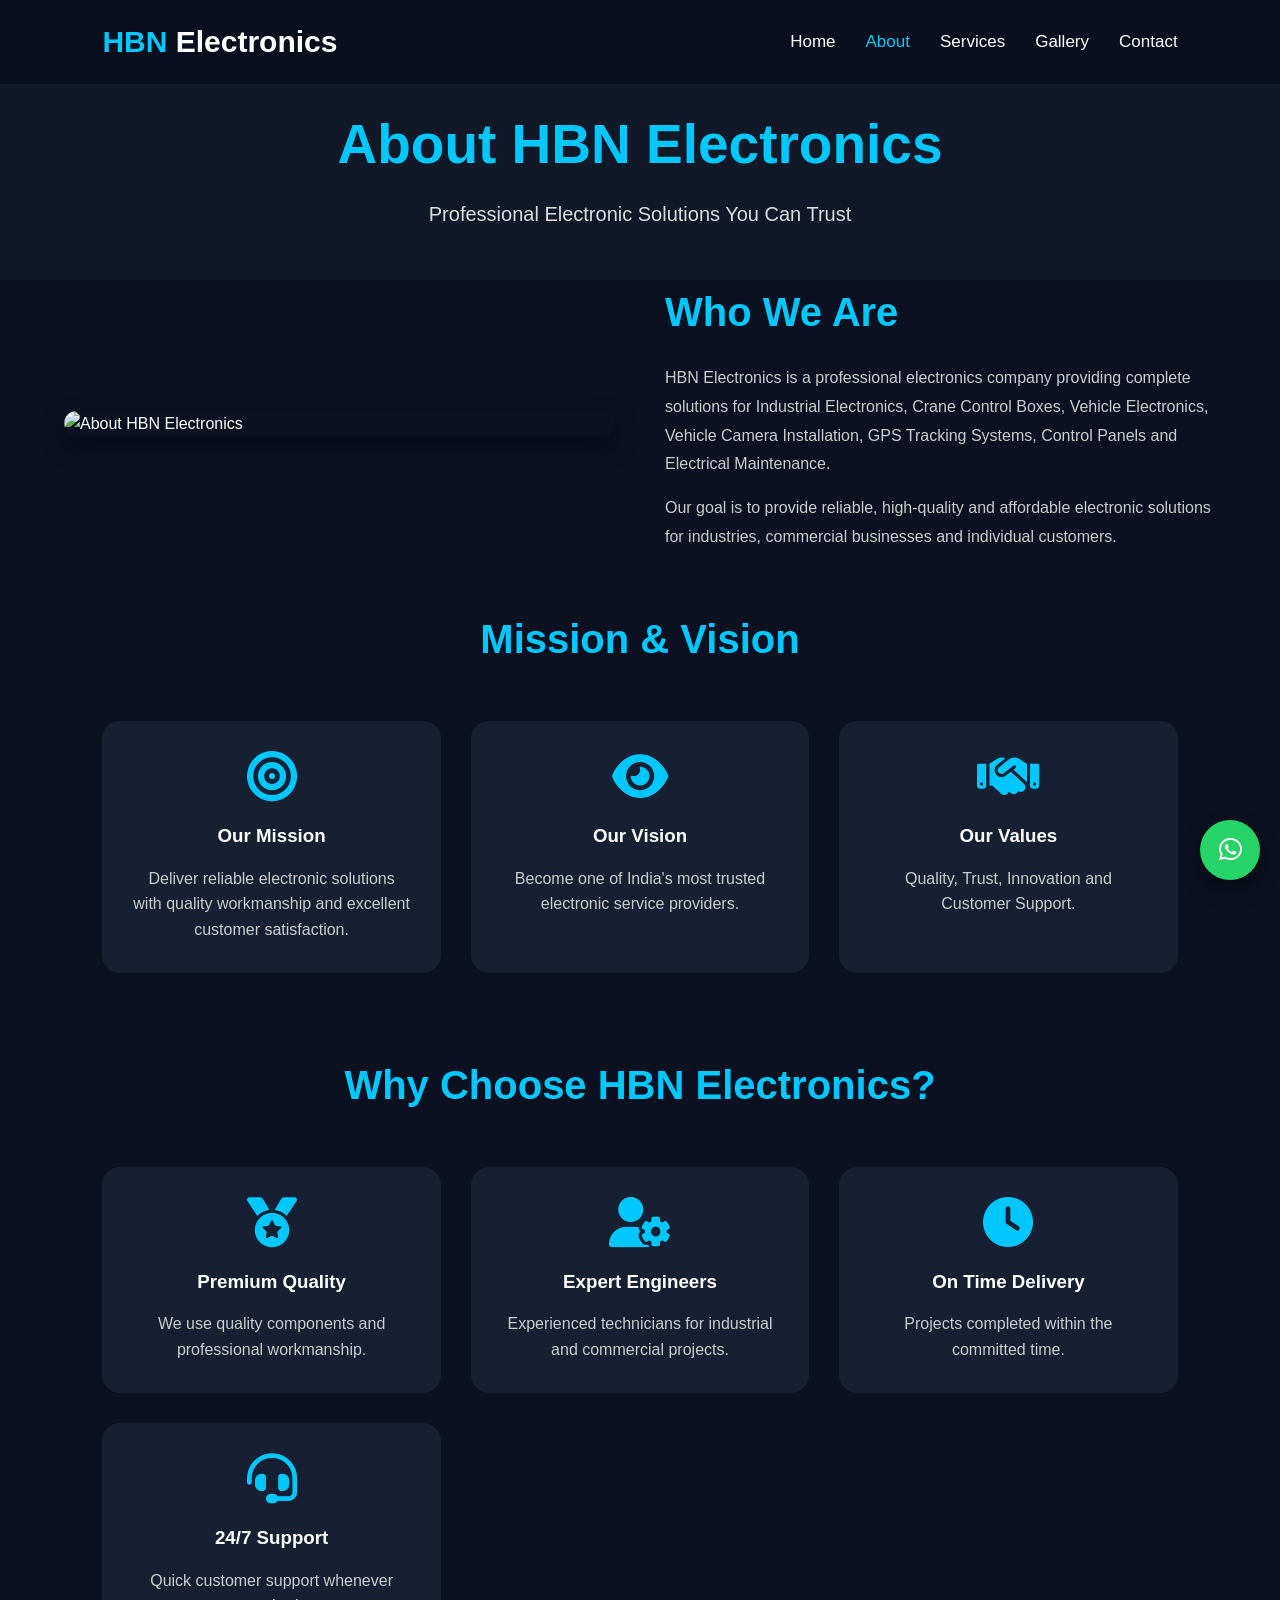
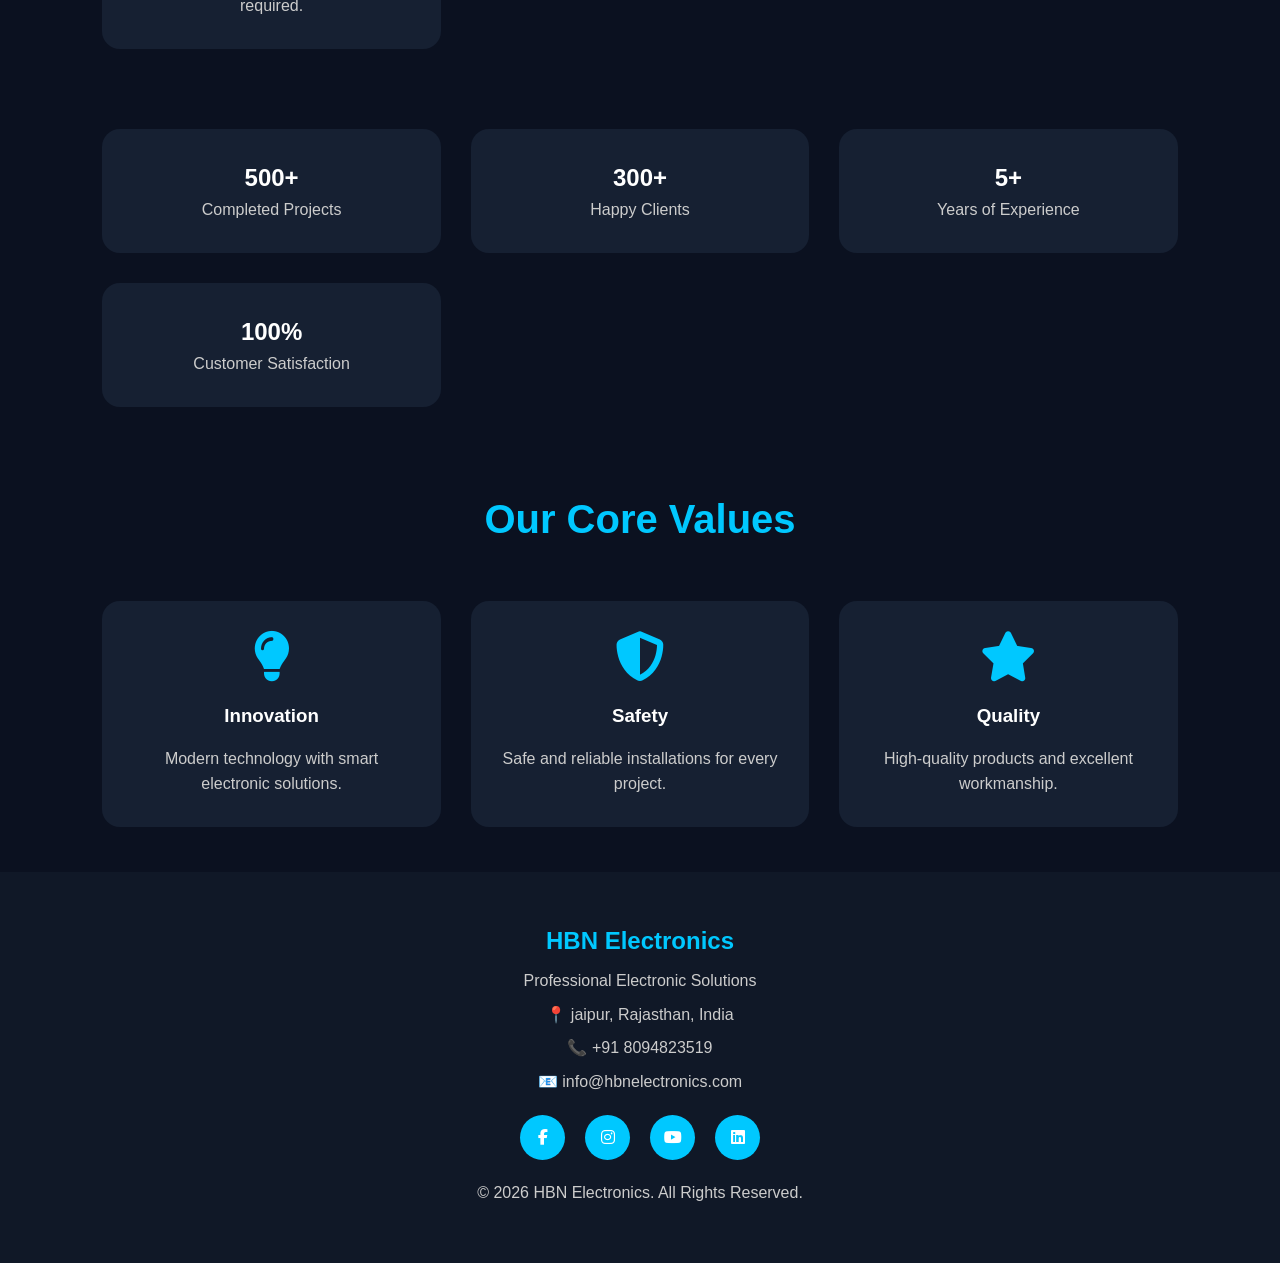
==== about.html @ fcd10fec "Add files via upload" ====
<!DOCTYPE html>
<html lang="en">

<head>

<meta charset="UTF-8">

<meta name="viewport" content="width=device-width, initial-scale=1.0">

<title>About Us | HBN Electronics</title>

<link rel="stylesheet" href="style.css">

<link rel="stylesheet"
href="https://cdnjs.cloudflare.com/ajax/libs/font-awesome/6.5.2/css/all.min.css">

</head>

<body>

<!-- Header -->

<header class="header">

<div class="logo">
<a href="index.html"><span>HBN</span> Electronics</a>
</div>

<nav class="navbar">

<a href="index.html">Home</a>

<a href="about.html" class="active">About</a>

<a href="service.html">Services</a>

<a href="gallery.html">Gallery</a>

<a href="contact.html">Contact</a>

</nav>

<div class="menu-btn">
<i class="fa-solid fa-bars"></i>
</div>

</header>

<!-- Hero -->

<section class="page-banner">

<div class="banner-content">

<h1>About HBN Electronics</h1>

<p>

Professional Electronic Solutions You Can Trust

</p>

</div>

</section>

<!-- About -->

<section class="about-page">

<div class="container">

<div class="about-image">

<img src="Image/about.png" alt="About HBN Electronics">

</div>

<div class="about-content">

<h2>

Who We Are

</h2>

<p>

HBN Electronics is a professional electronics company providing complete solutions for Industrial Electronics, Crane Control Boxes, Vehicle Electronics, Vehicle Camera Installation, GPS Tracking Systems, Control Panels and Electrical Maintenance.

</p>

<p>

Our goal is to provide reliable, high-quality and affordable electronic solutions for industries, commercial businesses and individual customers.

</p>

</div>

</div>

</section>

<!-- Mission Vision -->

<section class="services">

<h2 class="section-title">

Mission & Vision

</h2>

<div class="service-container">

<div class="service-box">

<i class="fa-solid fa-bullseye"></i>

<h3>Our Mission</h3>

<p>

Deliver reliable electronic solutions with quality workmanship and excellent customer satisfaction.

</p>

</div>

<div class="service-box">

<i class="fa-solid fa-eye"></i>

<h3>Our Vision</h3>

<p>

Become one of India's most trusted electronic service providers.

</p>

</div>

<div class="service-box">

<i class="fa-solid fa-handshake"></i>

<h3>Our Values</h3>

<p>

Quality, Trust, Innovation and Customer Support.

</p>

</div>

</div>

</section><!-- ================= WHY CHOOSE US ================= -->

<section class="why-us">

<h2 class="section-title">Why Choose HBN Electronics?</h2>

<div class="service-container">

<div class="service-box">
<i class="fa-solid fa-medal"></i>
<h3>Premium Quality</h3>
<p>We use quality components and professional workmanship.</p>
</div>

<div class="service-box">
<i class="fa-solid fa-user-gear"></i>
<h3>Expert Engineers</h3>
<p>Experienced technicians for industrial and commercial projects.</p>
</div>

<div class="service-box">
<i class="fa-solid fa-clock"></i>
<h3>On Time Delivery</h3>
<p>Projects completed within the committed time.</p>
</div>

<div class="service-box">
<i class="fa-solid fa-headset"></i>
<h3>24/7 Support</h3>
<p>Quick customer support whenever required.</p>
</div>

</div>

</section>

<!-- ================= COMPANY STATS ================= -->

<section class="counter">

<div class="service-container">

<div class="service-box">
<h2>500+</h2>
<p>Completed Projects</p>
</div>

<div class="service-box">
<h2>300+</h2>
<p>Happy Clients</p>
</div>

<div class="service-box">
<h2>5+</h2>
<p>Years of Experience</p>
</div>

<div class="service-box">
<h2>100%</h2>
<p>Customer Satisfaction</p>
</div>

</div>

</section>

<!-- ================= OUR VALUES ================= -->

<section class="services">

<h2 class="section-title">Our Core Values</h2>

<div class="service-container">

<div class="service-box">
<i class="fa-solid fa-lightbulb"></i>
<h3>Innovation</h3>
<p>Modern technology with smart electronic solutions.</p>
</div>

<div class="service-box">
<i class="fa-solid fa-shield-halved"></i>
<h3>Safety</h3>
<p>Safe and reliable installations for every project.</p>
</div>

<div class="service-box">
<i class="fa-solid fa-star"></i>
<h3>Quality</h3>
<p>High-quality products and excellent workmanship.</p>
</div>

</div>

</section>

<!-- ================= FOOTER ================= -->

<footer>

<div class="footer-content">

<h2>HBN Electronics</h2>

<p>
Professional Electronic Solutions
</p>

<p>📍 jaipur, Rajasthan, India</p>

<p>📞 +91 8094823519</p>

<p>📧 info@hbnelectronics.com</p>

<div class="social">

<a href="#"><i class="fab fa-facebook-f"></i></a>

<a href="#"><i class="fab fa-instagram"></i></a>

<a href="#"><i class="fab fa-youtube"></i></a>

<a href="#"><i class="fab fa-linkedin"></i></a>

</div>

<p style="margin-top:20px;">
© 2026 HBN Electronics. All Rights Reserved.
</p>

</div>

</footer>

<!-- WhatsApp Button -->

<a href="https://wa.me/918094823519"
class="whatsapp"
target="_blank">

<i class="fab fa-whatsapp"></i>

</a>

<script src="Script.js"></script>

</body>

</html>
---- style.css ----
/* ===========================
   HBN Electronics
   style.css
=========================== */

*{
margin:0;
padding:0;
box-sizing:border-box;
font-family:'Segoe UI',sans-serif;
scroll-behavior:smooth;
}

body{
background:#0b1120;
color:#fff;
line-height:1.6;
overflow-x:hidden;
}

img{
max-width:100%;
display:block;
}

a{
text-decoration:none;
color:#fff;
transition:.3s;
}

ul{
list-style:none;
}

.container{
width:90%;
max-width:1200px;
margin:auto;
}

/* Header */

.header{
position:fixed;
top:0;
left:0;
width:100%;
padding:18px 8%;
display:flex;
justify-content:space-between;
align-items:center;
background:rgba(10,15,30,.95);
backdrop-filter:blur(10px);
z-index:1000;
}

.header.sticky{
box-shadow:0 5px 20px rgba(0,0,0,.5);
}

.logo a{
font-size:30px;
font-weight:bold;
color:#fff;
}

.logo span{
color:#00c8ff;
}

.navbar{
display:flex;
gap:30px;
}

.navbar a{
font-size:17px;
position:relative;
}

.navbar a:hover,
.navbar a.active{
color:#00c8ff;
}

.menu-btn{
display:none;
font-size:28px;
cursor:pointer;
}

/* Hero */

.hero{
min-height:40vh;
display:flex;
align-items:center;
justify-content:center;
text-align:center;
padding:80px 10px;
background:linear-gradient(rgba(0,0,0,.65),rgba(0,0,0,.65)),
url("Image/hero.png");
background-size:cover;
background-position:center;
}

.hero-content h1{
font-size:60px;
margin-bottom:20px;
color:#00c8ff;
}

.hero-content p{
font-size:20px;
max-width:700px;
margin:auto;
margin-bottom:30px;
}

.btn{
display:inline-block;
padding:14px 35px;
background:#00c8ff;
border-radius:40px;
color:#fff;
font-weight:bold;
margin:8px;
transition:.3s;
}

.btn:hover{
background:#0099cc;
transform:translateY(-4px);
}

.btn-outline{
background:transparent;
border:2px solid #00c8ff;
}

/* Banner */

.page-banner{
padding:100px 20px 50px;
text-align:center;
background:#111827;
}

.banner-content h1{
font-size:55px;
color:#00c8ff;
margin-bottom:10px;
}

.banner-content p{
font-size:20px;
color:#ddd;
}

/* Sections */

section{
padding:40px 8%;
}

.section-title{
text-align:center;
font-size:40px;
margin-bottom:50px;
color:#00c8ff;
}

/* Cards */

.service-container{
display:grid;
grid-template-columns:repeat(auto-fit,minmax(280px,1fr));
gap:30px;
}

.service-box{
background:#162032;
padding:30px;
border-radius:18px;
text-align:center;
transition:.3s;
}

.service-box:hover{
transform:translateY(-10px);
box-shadow:0 10px 30px rgba(0,200,255,.25);
}

.service-box i{
font-size:50px;
color:#00c8ff;
margin-bottom:20px;
}

.service-box h3{
margin-bottom:15px;
}

.service-box p{
color:#ccc;
}/* ===========================
   ABOUT
=========================== */

.about-preview,
.about-page{
padding:0px 0%;
}

.about-preview .container,
.about-page .container{
display:grid;
grid-template-columns:repeat(auto-fit,minmax(320px,1fr));
gap:50px;
align-items:center;
}

.about-image img{
width:100%;
border-radius:20px;
box-shadow:0 10px 25px rgba(0,0,0,.4);
}

.about-content h2,
.about-text h2{
font-size:40px;
color:#00c8ff;
margin-bottom:20px;
}

.about-content p,
.about-text p{
color:#ccc;
margin-bottom:15px;
line-height:1.8;
}

/* ===========================
   GALLERY
=========================== */

.gallery-container{
display:grid;
grid-template-columns:repeat(auto-fit,minmax(300px,1fr));
gap:25px;
}

.gallery-box{
position:relative;
overflow:hidden;
border-radius:18px;
cursor:pointer;
}

.gallery-box img{
width:100%;
height:260px;
object-fit:cover;
transition:.4s;
}

.gallery-box:hover img{
transform:scale(1.08);
}

.gallery-info{
position:absolute;
left:0;
bottom:0;
width:100%;
padding:20px;
background:linear-gradient(transparent,#000);
color:#fff;
}

/* ===========================
   CONTACT
=========================== */

.contact{
display:grid;
grid-template-columns:repeat(auto-fit,minmax(300px,1fr));
gap:40px;
}

.contact-box,
.contact-form{
background:#162032;
padding:25px;
border-radius:20px;
}

.contact-form input,
.contact-form textarea{
width:100%;
padding:15px;
margin-bottom:18px;
background:#0d1628;
border:none;
border-radius:10px;
color:#fff;
}

.contact-form textarea{
resize:none;
}

.contact-form button{
width:100%;
}

.map iframe{
width:100%;
height:400px;
border:none;
border-radius:20px;
}

/* ===========================
   FOOTER
=========================== */

footer{
background:#101827;
padding:50px 20px;
text-align:center;
margin-top:5px;
}

.footer-content h2{
color:#00c8ff;
margin-bottom:0px;
}

.footer-content p{
color:#ccc;
margin:8px 0;
}

.social{
display:flex;
justify-content:center;
gap:20px;
margin-top:20px;
}

.social a{
width:45px;
height:45px;
display:flex;
justify-content:center;
align-items:center;
background:#00c8ff;
border-radius:50%;
color:#fff;
transition:.3s;
}

.social a:hover{
transform:translateY(-5px);
}

/* ===========================
   WHATSAPP BUTTON
=========================== */

.whatsapp,
.call-btn{
position:fixed;
right:20px;
width:60px;
height:60px;
border-radius:50%;
display:flex;
justify-content:center;
align-items:center;
color:#fff;
font-size:26px;
z-index:999;
box-shadow:0 10px 20px rgba(0,0,0,.4);
}

.whatsapp{
bottom:20px;
background:#25D366;
}

.call-btn{
bottom:95px;
background:#00c8ff;
}

/* ===========================
   LIGHTBOX
=========================== */

.lightbox{
display:none;
position:fixed;
left:0;
top:0;
width:100%;
height:100%;
background:rgba(0,0,0,.9);
justify-content:center;
align-items:center;
z-index:9999;
}

.lightbox img{
max-width:90%;
max-height:90%;
border-radius:12px;
}

.close{
position:absolute;
top:20px;
right:30px;
font-size:45px;
cursor:pointer;
color:#fff;
}

/* ===========================
   SCROLL ANIMATION
=========================== */

.service-box,
.gallery-box,
.about-content,
.contact-box{
opacity:0;
transform:translateY(40px);
transition:.8s;
}

.show{
opacity:1;
transform:translateY(0);
}

/* ===========================
   MOBILE
=========================== */

@media(max-width:768px){

.header{
padding:15px 20px;
}

.menu-btn{
display:block;
}

.navbar{
display:none;
position:absolute;
top:80px;
left:0;
width:100%;
background:#111827;
flex-direction:column;
text-align:center;
padding:20px 0;
}

.navbar.active{
display:flex;
}

.hero-content h1{
font-size:38px;
}

.hero-content p{
font-size:16px;
}

.banner-content h1{
font-size:38px;
}

.section-title{
font-size:32px;
}

.whatsapp,
.call-btn{
width:50px;
height:50px;
font-size:22px;
}

}
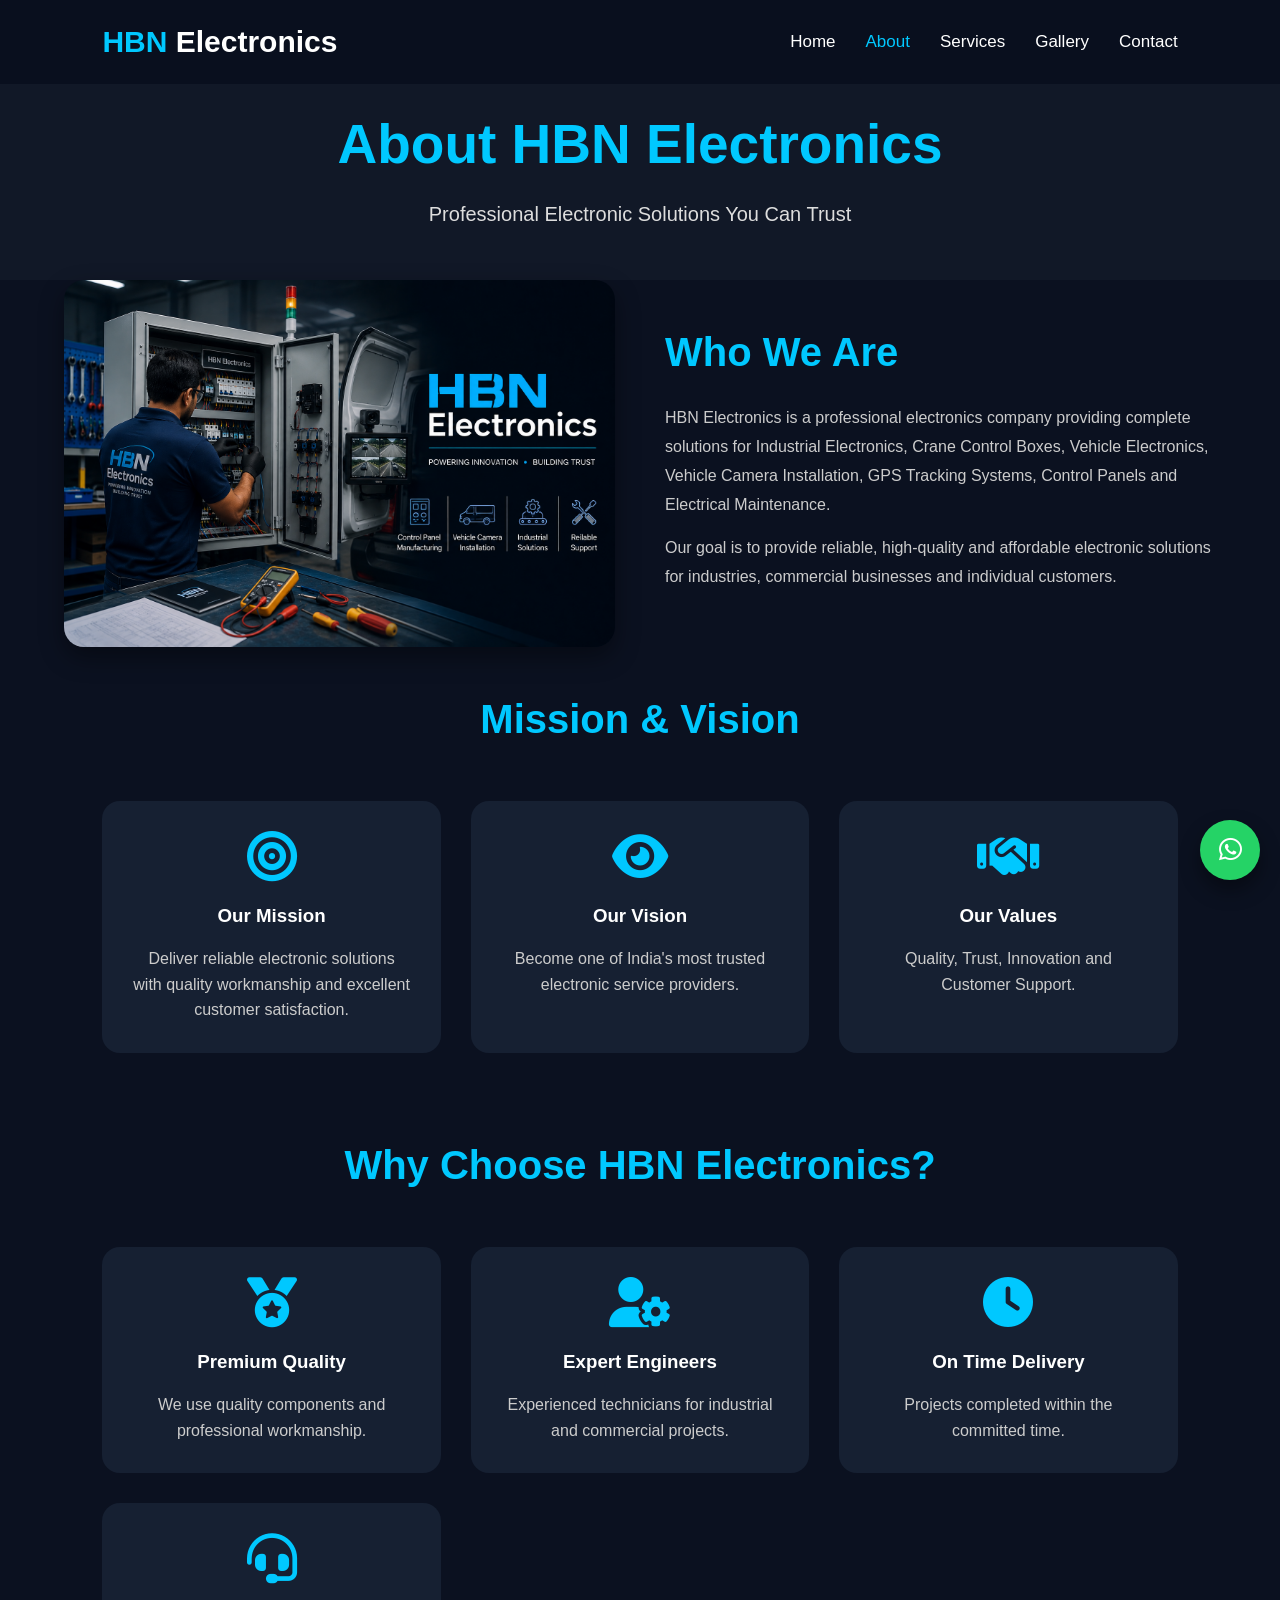
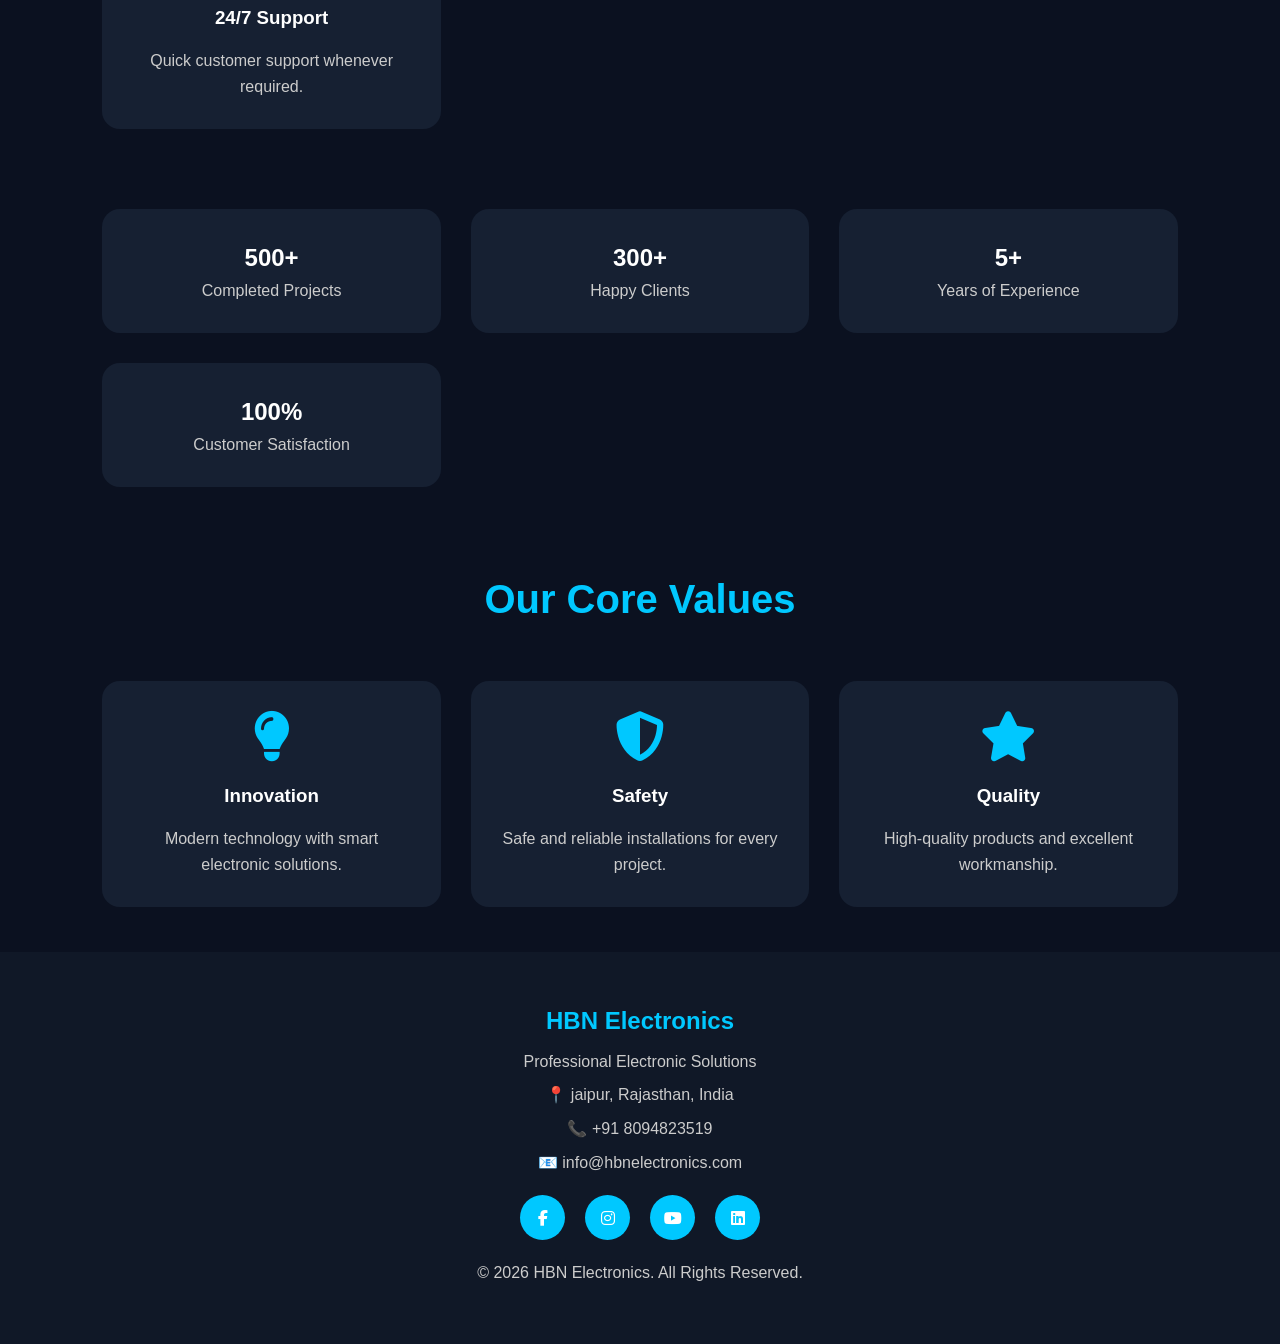
==== commit 52b4b6d2: "Update about.html" ====
--- a/about.html
+++ b/about.html
@@ -72,7 +72,7 @@
 
 <div class="about-image">
 
-<img src="Image/about.png" alt="About HBN Electronics">
+<img src="about.png" alt="About HBN Electronics">
 
 </div>
 
@@ -306,4 +306,4 @@
 
 </body>
 
-</html>+</html>
